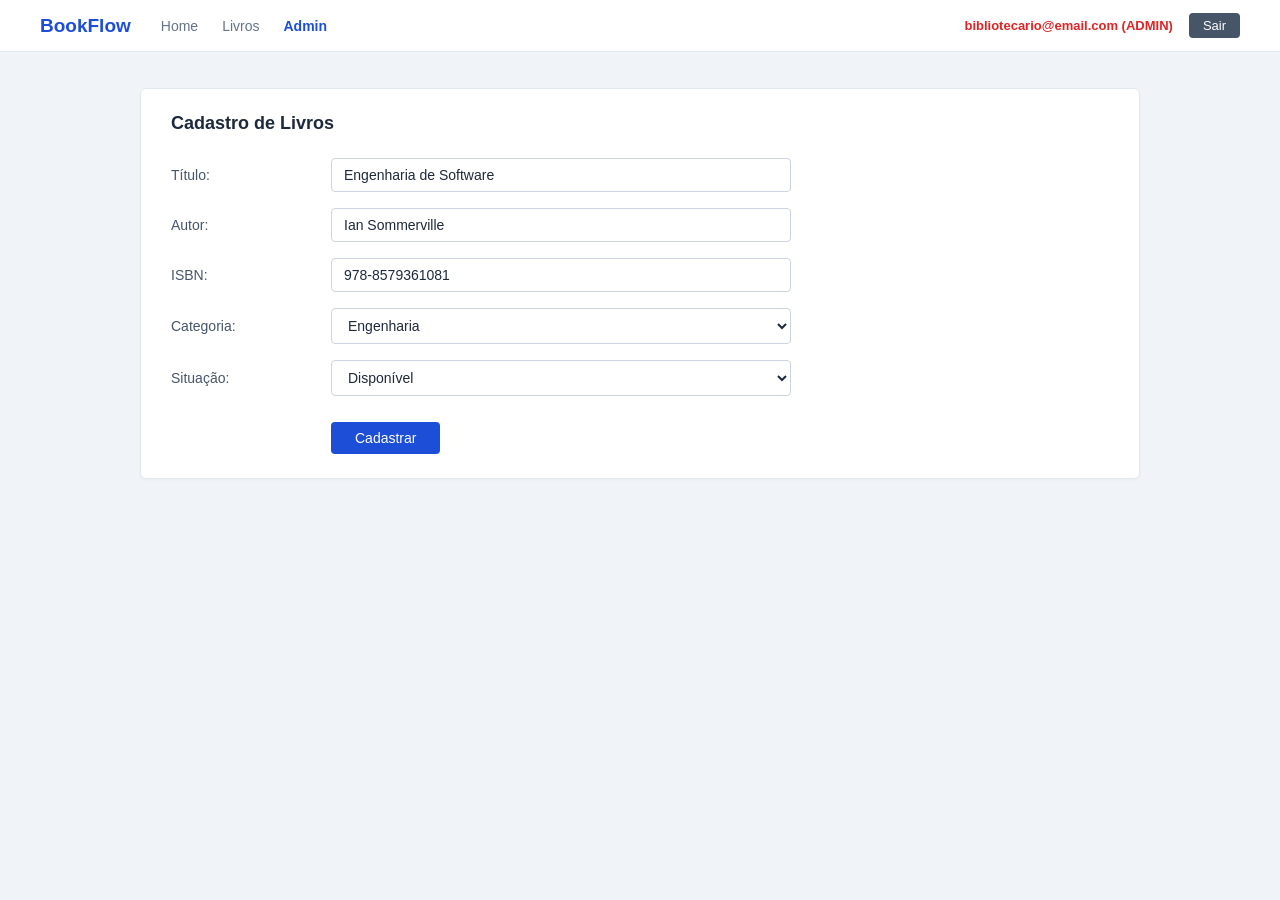
==== frontend/admin.html @ 5ab50a7c "docs: atualizar prints sem badges coloridas e incluir tela de cadastro no README" ====
<!DOCTYPE html>
<html lang="pt-br">
<head>
    <meta charset="UTF-8">
    <meta name="viewport" content="width=device-width, initial-scale=1.0">
    <title>BookFlow - Cadastro de Livros</title>
    <link rel="stylesheet" href="style.css">
</head>
<body>

<header class="navbar">
    <div class="nav-left">
        <a href="index.html" class="logo">BookFlow</a>
        <a href="index.html" class="nav-link">Home</a>
        <a href="index.html" class="nav-link">Livros</a>
        <a href="admin.html" class="nav-link active">Admin</a>
    </div>
    <div class="nav-right">
        <span class="user-email">bibliotecario@email.com (ADMIN)</span>
        <button class="btn-sair">Sair</button>
    </div>
</header>

<main class="container">
    <div class="card">
        <div class="card-header">
            <h2>Cadastro de Livros</h2>
        </div>

        <form class="form-grid" onsubmit="event.preventDefault(); alert('Livro cadastrado com sucesso!');">
            <label for="titulo">Título:</label>
            <input type="text" id="titulo" placeholder="Digite o título do livro" value="Engenharia de Software" required>

            <label for="autor">Autor:</label>
            <input type="text" id="autor" placeholder="Digite o autor" value="Ian Sommerville" required>

            <label for="isbn">ISBN:</label>
            <input type="text" id="isbn" placeholder="Digite o código ISBN" value="978-8579361081" required>

            <label for="categoria">Categoria:</label>
            <select id="categoria" required>
                <option value="">Selecione uma categoria</option>
                <option value="1" selected>Engenharia</option>
                <option value="2">Tecnologia</option>
                <option value="3">Ficção</option>
                <option value="4">Literatura</option>
            </select>

            <label for="situacao">Situação:</label>
            <select id="situacao">
                <option value="">Selecione a disponibilidade</option>
                <option value="true" selected>Disponível</option>
                <option value="false">Emprestado</option>
            </select>

            <div class="form-actions">
                <button type="submit" class="btn-cadastrar">Cadastrar</button>
            </div>
        </form>
    </div>
</main>

</body>
</html>
---- frontend/style.css ----
* {
    margin: 0;
    padding: 0;
    box-sizing: border-box;
    font-family: -apple-system, BlinkMacSystemFont, "Segoe UI", Roboto, "Helvetica Neue", Arial, sans-serif;
}

body {
    background-color: #f0f4f8;
    color: #333333;
}

.navbar {
    background-color: #ffffff;
    height: 52px;
    display: flex;
    justify-content: space-between;
    align-items: center;
    padding: 0 40px;
    border-bottom: 1px solid #e2e8f0;
}

.nav-left {
    display: flex;
    align-items: center;
    gap: 24px;
}

.logo {
    color: #1d4ed8;
    font-weight: 700;
    font-size: 19px;
    margin-right: 6px;
    text-decoration: none;
}

.nav-link {
    text-decoration: none;
    color: #64748b;
    font-size: 14px;
}

.nav-link.active {
    color: #1d4ed8;
    font-weight: 600;
}

.nav-right {
    display: flex;
    align-items: center;
    gap: 16px;
}

.user-email {
    color: #dc2626;
    font-size: 13px;
    font-weight: 600;
}

.btn-sair {
    background-color: #475569;
    color: #ffffff;
    border: none;
    border-radius: 4px;
    padding: 5px 14px;
    font-size: 13px;
    cursor: pointer;
}

.container {
    max-width: 1040px;
    margin: 36px auto;
    padding: 0 20px;
}

.card {
    background-color: #ffffff;
    border: 1px solid #e2e8f0;
    border-radius: 6px;
    padding: 24px 30px;
    box-shadow: 0 1px 3px rgba(0, 0, 0, 0.03);
}

.card-header {
    display: flex;
    justify-content: space-between;
    align-items: center;
    margin-bottom: 24px;
}

.card-header h2 {
    font-size: 18px;
    font-weight: 700;
    color: #1e293b;
}

.total-info {
    font-size: 13px;
    color: #64748b;
}

.filter-section {
    display: flex;
    align-items: center;
    gap: 12px;
    margin-bottom: 24px;
}

.filter-section label {
    font-size: 13px;
    color: #475569;
}

.filter-section select {
    padding: 6px 36px 6px 12px;
    border: 1px solid #cbd5e1;
    border-radius: 4px;
    font-size: 13px;
    color: #1e293b;
    background-color: #ffffff;
    outline: none;
}

.btn-filtrar {
    background-color: #1d4ed8;
    color: #ffffff;
    border: none;
    border-radius: 4px;
    padding: 6px 18px;
    font-size: 13px;
    font-weight: 500;
    cursor: pointer;
}

.tabela-livros {
    width: 100%;
    border-collapse: collapse;
    margin-bottom: 24px;
}

.tabela-livros th {
    text-align: left;
    font-size: 11px;
    font-weight: 700;
    color: #64748b;
    padding: 10px 12px;
    border-bottom: 1px solid #e2e8f0;
}

.tabela-livros td {
    padding: 14px 12px;
    font-size: 13px;
    color: #334155;
    border-bottom: 1px solid #f1f5f9;
}

.tabela-livros td:first-child {
    font-weight: 700;
    color: #0f172a;
}

.pagination {
    display: flex;
    justify-content: center;
    align-items: center;
    gap: 16px;
    font-size: 12px;
    color: #64748b;
}

.paginacao-botoes {
    display: flex;
    gap: 4px;
}

.page-btn {
    border: 1px solid #cbd5e1;
    background-color: #ffffff;
    color: #475569;
    padding: 4px 8px;
    border-radius: 4px;
    font-size: 12px;
    cursor: pointer;
}

.page-btn.active {
    background-color: #1d4ed8;
    color: #ffffff;
    border-color: #1d4ed8;
}

.form-grid {
    display: grid;
    grid-template-columns: 140px 1fr;
    gap: 16px 20px;
    align-items: center;
    max-width: 620px;
    margin-top: 10px;
}

.form-grid label {
    font-size: 14px;
    color: #475569;
    font-weight: 500;
}

.form-grid input, .form-grid select {
    padding: 8px 12px;
    border: 1px solid #cbd5e1;
    border-radius: 4px;
    font-size: 14px;
    color: #1e293b;
    background-color: #ffffff;
    outline: none;
    width: 100%;
}

.form-actions {
    grid-column: 2;
    margin-top: 10px;
}

.btn-cadastrar {
    background-color: #1d4ed8;
    color: #ffffff;
    border: none;
    border-radius: 4px;
    padding: 8px 24px;
    font-size: 14px;
    font-weight: 500;
    cursor: pointer;
}
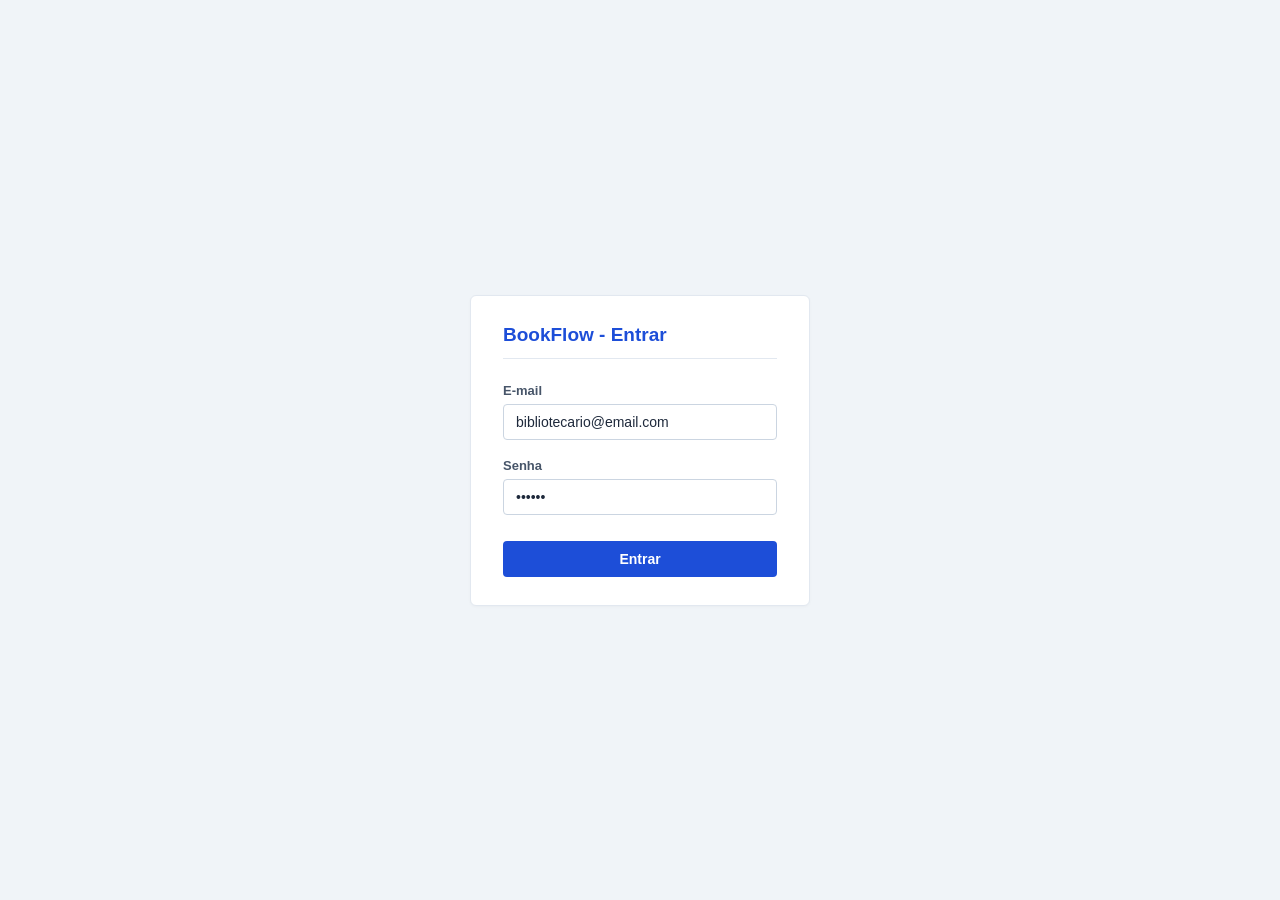
==== commit cef17902: "feat: implementar tela de login, fluxo de autenticacao, cadastro e logout" ====
--- a/frontend/admin.html
+++ b/frontend/admin.html
@@ -17,7 +17,7 @@
     </div>
     <div class="nav-right">
         <span class="user-email">bibliotecario@email.com (ADMIN)</span>
-        <button class="btn-sair">Sair</button>
+        <button class="btn-sair" onclick="logout()">Sair</button>
     </div>
 </header>
 
@@ -27,7 +27,7 @@
             <h2>Cadastro de Livros</h2>
         </div>
 
-        <form class="form-grid" onsubmit="event.preventDefault(); alert('Livro cadastrado com sucesso!');">
+        <form class="form-grid" onsubmit="cadastrarLivro(event)">
             <label for="titulo">Título:</label>
             <input type="text" id="titulo" placeholder="Digite o título do livro" value="Engenharia de Software" required>
 
@@ -40,8 +40,8 @@
             <label for="categoria">Categoria:</label>
             <select id="categoria" required>
                 <option value="">Selecione uma categoria</option>
-                <option value="1" selected>Engenharia</option>
-                <option value="2">Tecnologia</option>
+                <option value="1">Engenharia</option>
+                <option value="2" selected>Tecnologia</option>
                 <option value="3">Ficção</option>
                 <option value="4">Literatura</option>
             </select>
@@ -60,5 +60,6 @@
     </div>
 </main>
 
+<script src="app.js"></script>
 </body>
 </html>
--- a/frontend/style.css
+++ b/frontend/style.css
@@ -230,3 +230,77 @@
     font-weight: 500;
     cursor: pointer;
 }
+
+.login-body {
+    display: flex;
+    justify-content: center;
+    align-items: center;
+    min-height: 100vh;
+    background-color: #f0f4f8;
+}
+
+.login-wrapper {
+    width: 100%;
+    max-width: 380px;
+    padding: 20px;
+}
+
+.login-card {
+    padding: 28px 32px;
+}
+
+.login-header {
+    margin-bottom: 24px;
+    border-bottom: 1px solid #e2e8f0;
+    padding-bottom: 12px;
+}
+
+.login-header h2 {
+    font-size: 19px;
+    font-weight: 700;
+    color: #1d4ed8;
+}
+
+.login-field {
+    margin-bottom: 18px;
+}
+
+.login-field label {
+    display: block;
+    font-size: 13px;
+    font-weight: 600;
+    color: #475569;
+    margin-bottom: 6px;
+}
+
+.login-field input {
+    width: 100%;
+    padding: 9px 12px;
+    border: 1px solid #cbd5e1;
+    border-radius: 4px;
+    font-size: 14px;
+    color: #1e293b;
+    outline: none;
+    background-color: #ffffff;
+}
+
+.login-field input:focus {
+    border-color: #1d4ed8;
+}
+
+.btn-entrar {
+    width: 100%;
+    background-color: #1d4ed8;
+    color: #ffffff;
+    border: none;
+    border-radius: 4px;
+    padding: 10px;
+    font-size: 14px;
+    font-weight: 600;
+    cursor: pointer;
+    margin-top: 8px;
+}
+
+.btn-entrar:hover {
+    background-color: #1e40af;
+}
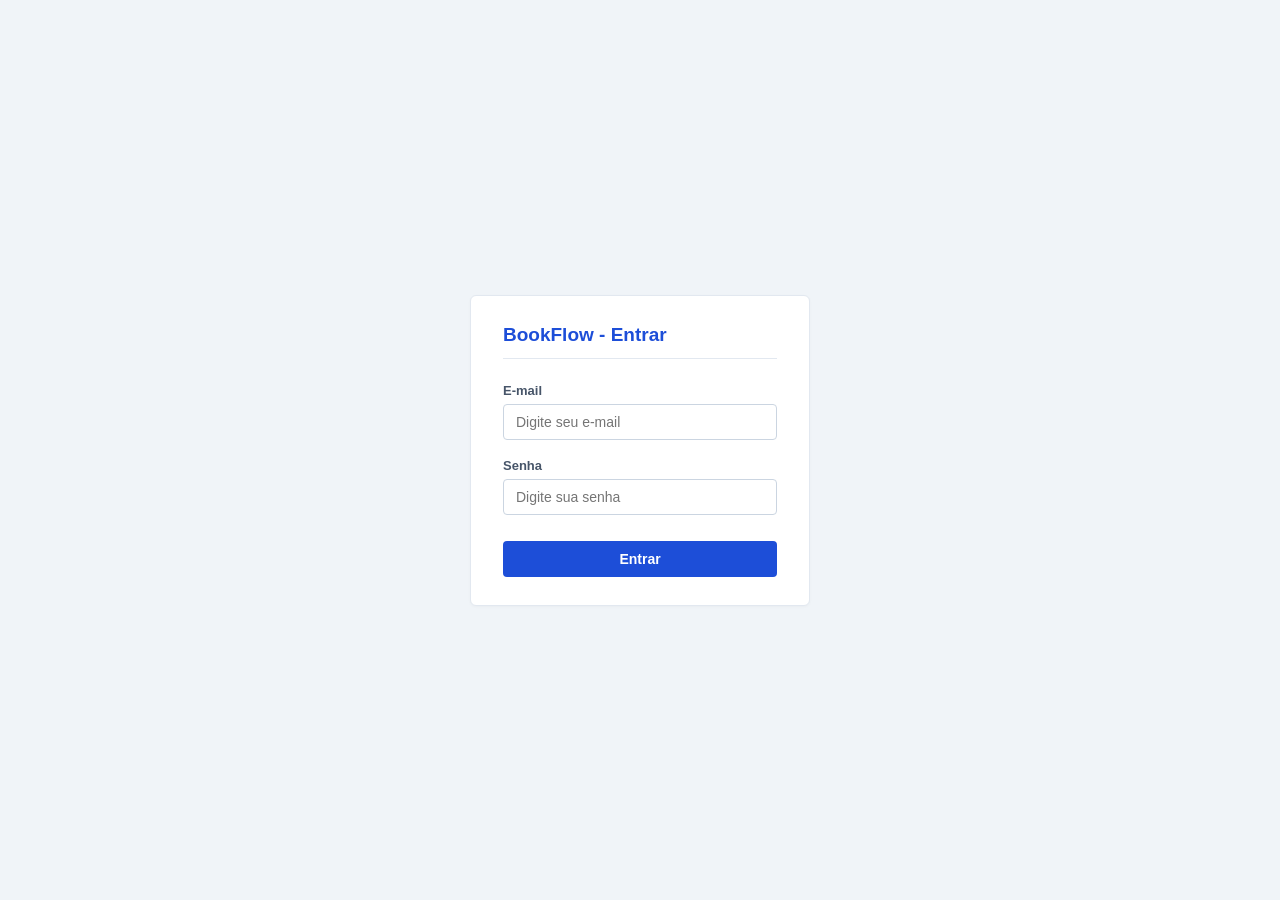
==== commit cf0b7ebe: "fix: corrigir inicializacao mysql, login sem credenciais fixas, cadastro e filtro de livros" ====
--- a/frontend/admin.html
+++ b/frontend/admin.html
@@ -29,26 +29,21 @@
 
         <form class="form-grid" onsubmit="cadastrarLivro(event)">
             <label for="titulo">Título:</label>
-            <input type="text" id="titulo" placeholder="Digite o título do livro" value="Engenharia de Software" required>
+            <input type="text" id="titulo" placeholder="Digite o título do livro" required>
 
             <label for="autor">Autor:</label>
-            <input type="text" id="autor" placeholder="Digite o autor" value="Ian Sommerville" required>
+            <input type="text" id="autor" placeholder="Digite o autor" required>
 
             <label for="isbn">ISBN:</label>
-            <input type="text" id="isbn" placeholder="Digite o código ISBN" value="978-8579361081" required>
+            <input type="text" id="isbn" placeholder="Digite o código ISBN" required>
 
             <label for="categoria">Categoria:</label>
             <select id="categoria" required>
                 <option value="">Selecione uma categoria</option>
-                <option value="1">Engenharia</option>
-                <option value="2" selected>Tecnologia</option>
-                <option value="3">Ficção</option>
-                <option value="4">Literatura</option>
             </select>
 
             <label for="situacao">Situação:</label>
             <select id="situacao">
-                <option value="">Selecione a disponibilidade</option>
                 <option value="true" selected>Disponível</option>
                 <option value="false">Emprestado</option>
             </select>
